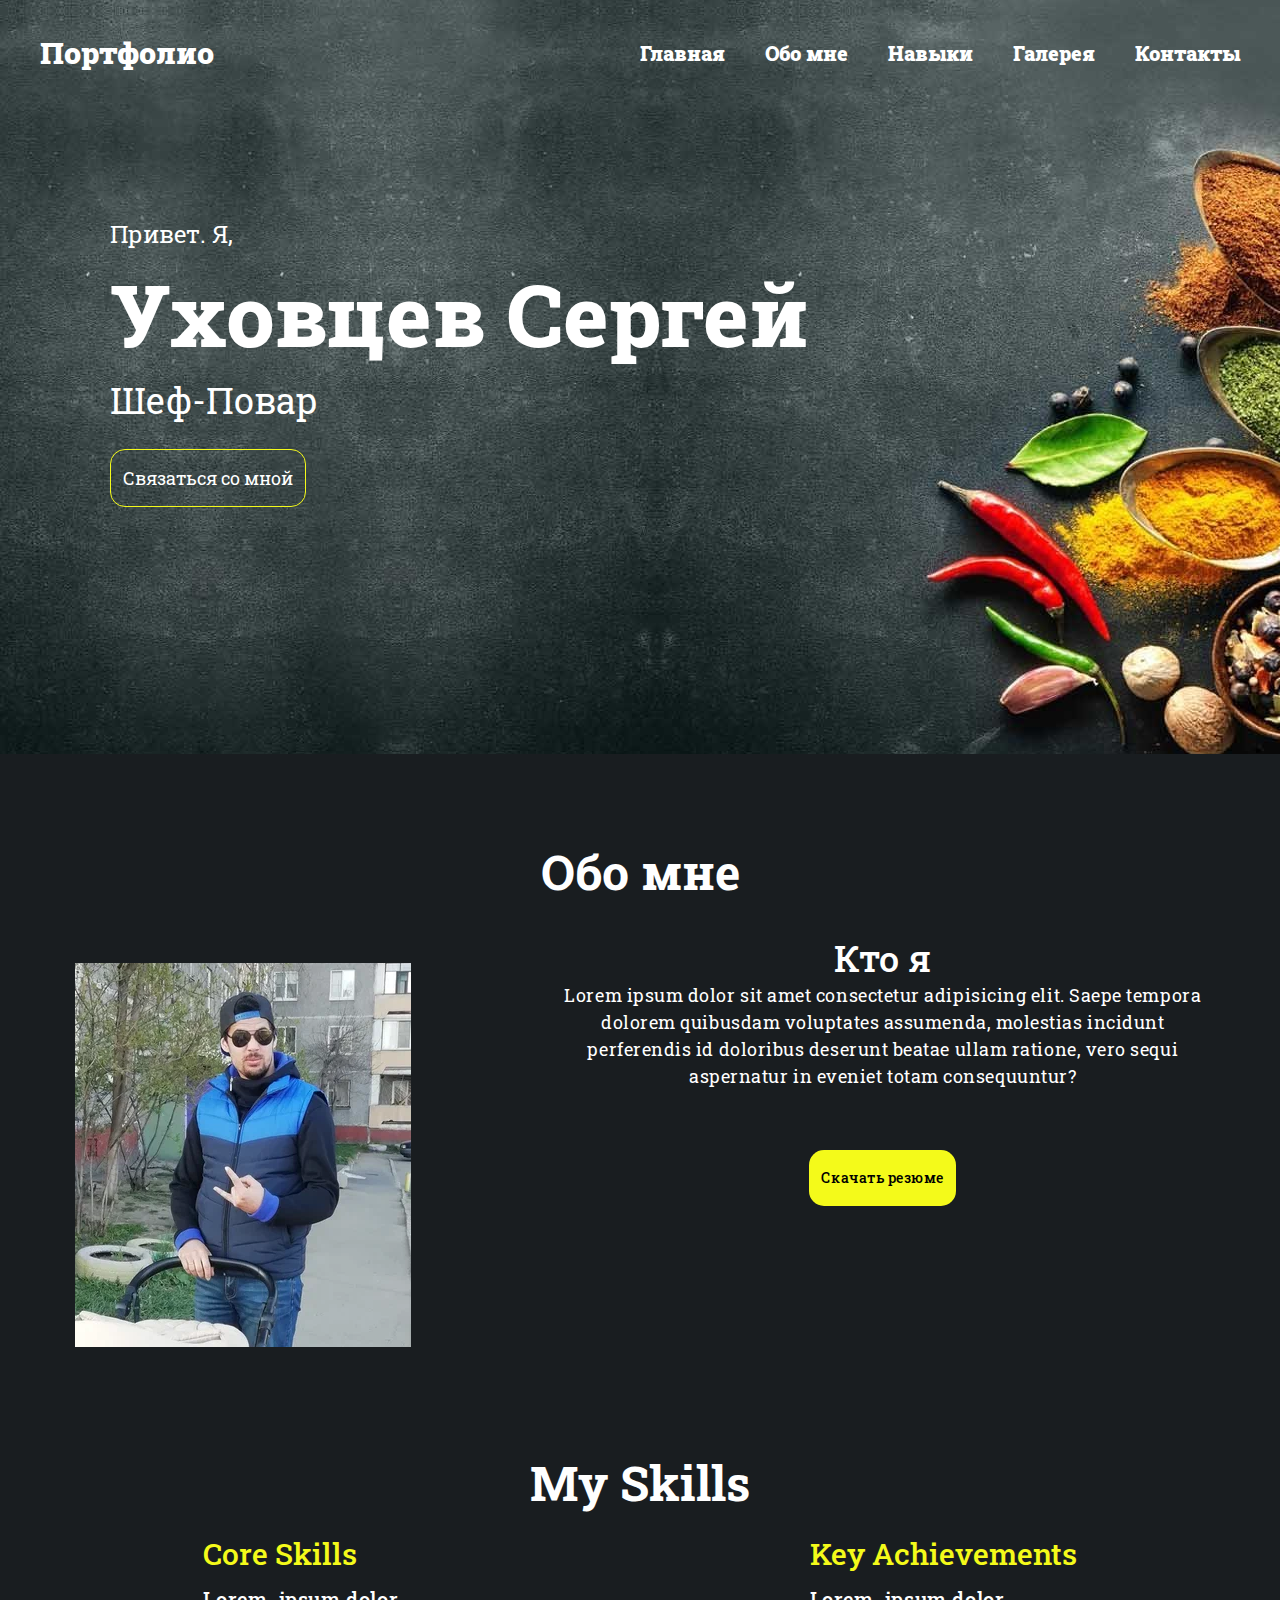
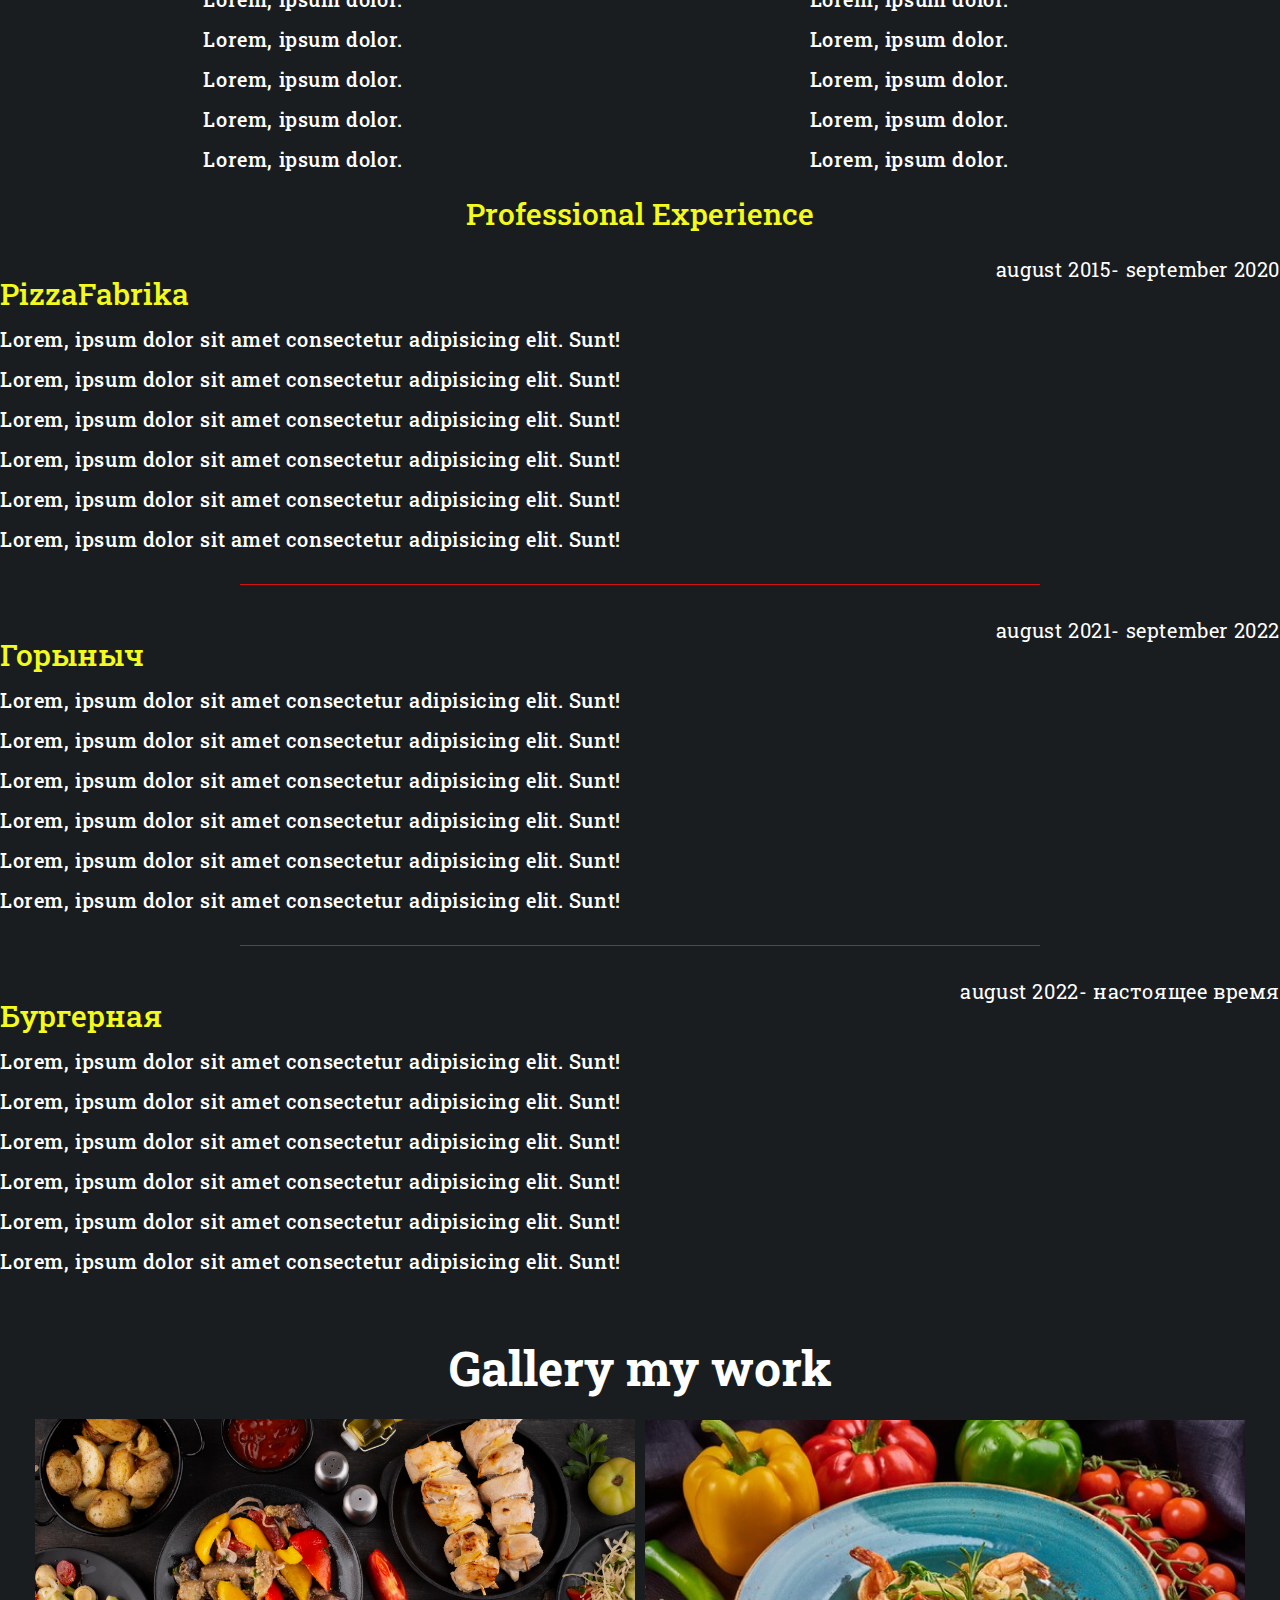
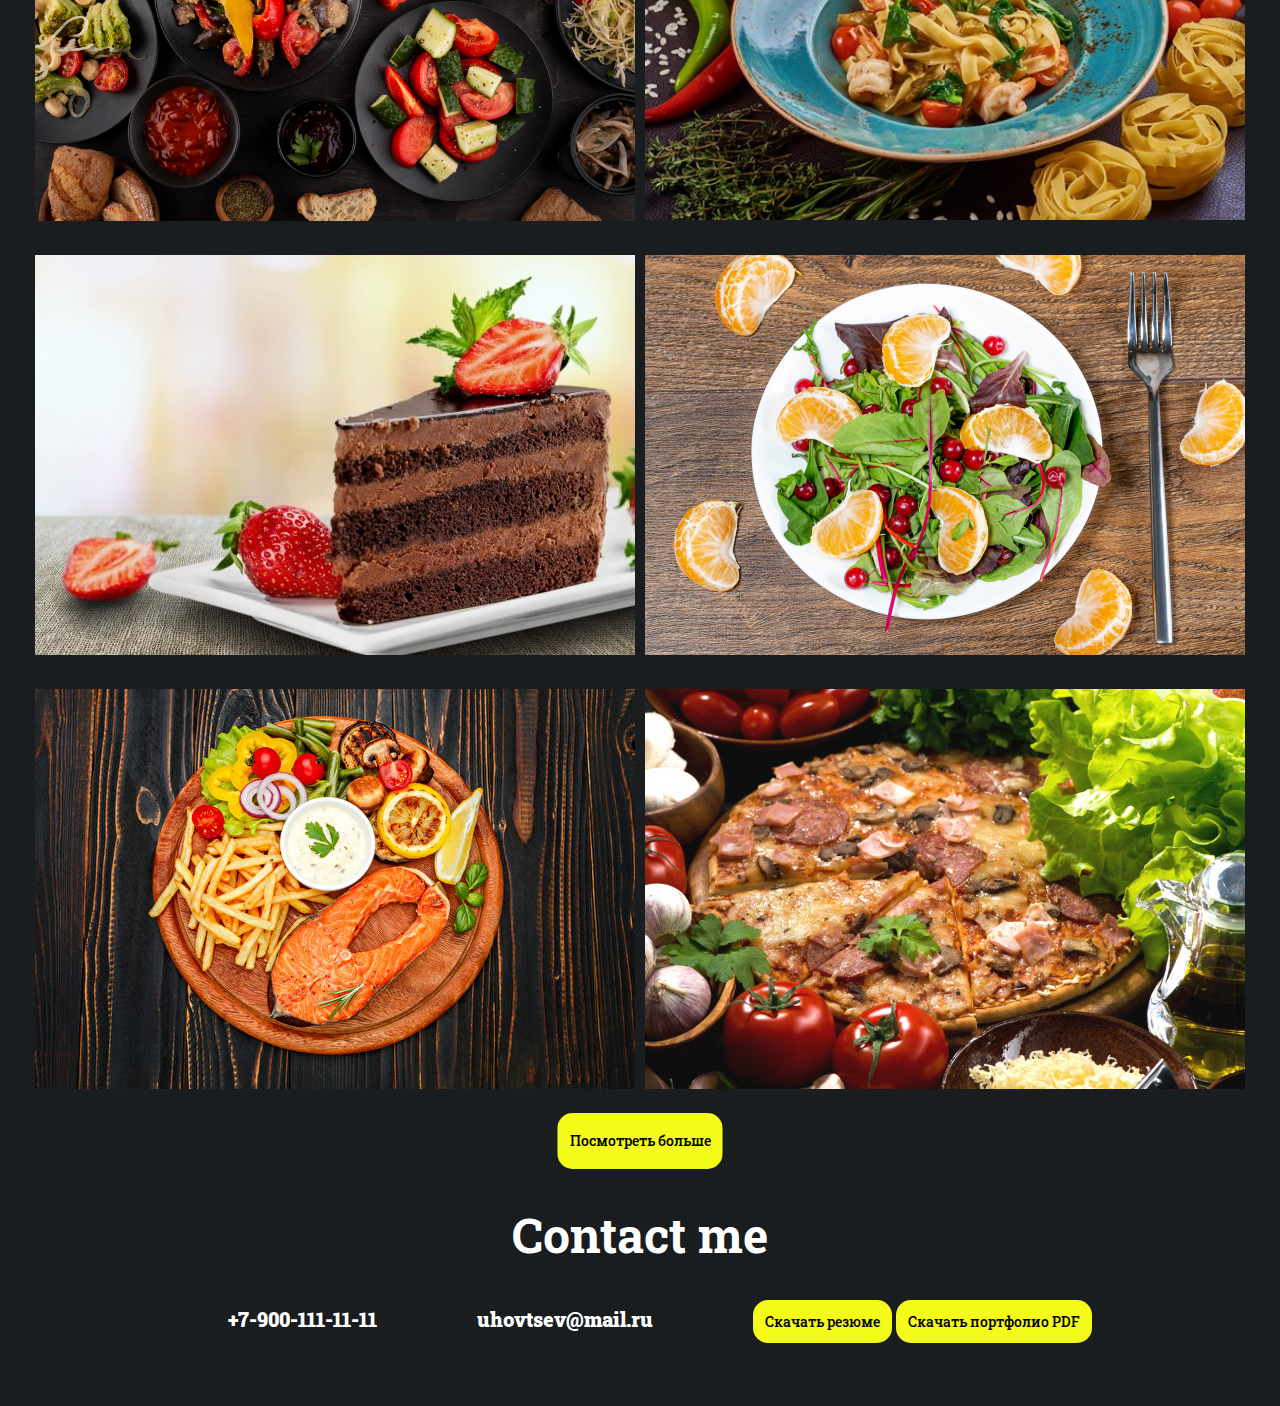
==== index.html @ 19b78143 "init" ====
<!DOCTYPE html>
<html lang="en">
  <head>
    <meta charset="UTF-8" />
    <meta http-equiv="X-UA-Compatible" content="IE=edge" />
    <meta name="viewport" content="width=device-width, initial-scale=1.0" />
    <title>Document</title>

    <link rel="preconnect" href="https://fonts.googleapis.com" />
    <link rel="preconnect" href="https://fonts.gstatic.com" crossorigin />
    <link
      href="https://fonts.googleapis.com/css2?family=Poppins:wght@400;500&family=Roboto+Slab:wght@400;700;900&display=swap"
      rel="stylesheet"
    />
    <link rel="stylesheet" href="style.css" />
  </head>
  <body>
    <header class="header">
      <div class="container">
        <div class="header-page">
          <div class="header-logo">
            <a class="logo" href="">Портфолио</a>
          </div>
          <div class="nav">
            <ul class="header-item">
              <li class="header-list"><a href=""> Главная</a></li>
              <li class="header-list"><a href="#about"> Обо мне</a></li>
              <li class="header-list"><a href="#skills"> Навыки</a></li>
              <li class="header-list"><a href="#gallery"> Галерея</a></li>
              <li class="header-list"><a href="#contact"> Контакты</a></li>
            </ul>
          </div>
        </div>
      </div>

      <div class="header-descr">
        <p class="header-descr--text">Привет. Я,</p>
        <h2>Уховцев Сергей</h2>
        <p class="header-descr--text2">Шеф-Повар</p>
        <a class="header-button" href="#contact"> Связаться со мной</a>
      </div>
    </header>

    <main class="main">
      <div class="main-about" id="about">
        <div class="container">
          <h3 class="main-tittle">Обо мне</h3>
          <div class="main-descr">
            <div class="main-photo">
              <img src="img/photo.png" alt="" />
            </div>
            <div class="main-about">
              <h3 class="main-about--tittle">Кто я</h3>
              <p class="main-about--text">
                Lorem ipsum dolor sit amet consectetur adipisicing elit. Saepe
                tempora dolorem quibusdam voluptates assumenda, molestias
                incidunt perferendis id doloribus deserunt beatae ullam ratione,
                vero sequi aspernatur in eveniet totam consequuntur?
                <br />
                <a class="main-button" href="">Скачать резюме</a>
              </p>
            </div>
          </div>
        </div>
      </div>

      <section class="skills" id="skills">
        <div class="container">
          <h1 class="skills-tittle">My Skills</h1>
          <div class="skills-item">
            <div class="CoreSkills">
              <h3>Core Skills</h3>
              <ul class="skills-item--descr">
                <li>Lorem, ipsum dolor.</li>
                <li>Lorem, ipsum dolor.</li>
                <li>Lorem, ipsum dolor.</li>
                <li>Lorem, ipsum dolor.</li>
                <li>Lorem, ipsum dolor.</li>
              </ul>
            </div>
            <div class="KeyAchievements">
              <h3>Key Achievements</h3>
              <ul class="skills-item--descr">
                <li>Lorem, ipsum dolor.</li>
                <li>Lorem, ipsum dolor.</li>
                <li>Lorem, ipsum dolor.</li>
                <li>Lorem, ipsum dolor.</li>
                <li>Lorem, ipsum dolor.</li>
              </ul>
            </div>
          </div>
          <div class="skills-professional">
            <h3>Professional Experience</h3>
            <div class="restaraunt">
              <h3>PizzaFabrika</h3>
              <p>august 2015- september 2020</p>
            </div>
            <ul class="restaraunt-item">
              <li>
                Lorem, ipsum dolor sit amet consectetur adipisicing elit. Sunt!
              </li>
              <li>
                Lorem, ipsum dolor sit amet consectetur adipisicing elit. Sunt!
              </li>
              <li>
                Lorem, ipsum dolor sit amet consectetur adipisicing elit. Sunt!
              </li>
              <li>
                Lorem, ipsum dolor sit amet consectetur adipisicing elit. Sunt!
              </li>
              <li>
                Lorem, ipsum dolor sit amet consectetur adipisicing elit. Sunt!
              </li>
              <li>
                Lorem, ipsum dolor sit amet consectetur adipisicing elit. Sunt!
              </li>
            </ul>

            <div
              style="
                border-bottom: solid 1px #d71212;
                width: 800px;
                margin: 30px auto;
              "
            ></div>

            <div class="restaraunt">
              <h3>Горыныч</h3>
              <p>august 2021- september 2022</p>
            </div>
            <ul class="restaraunt-item">
              <li>
                Lorem, ipsum dolor sit amet consectetur adipisicing elit. Sunt!
              </li>
              <li>
                Lorem, ipsum dolor sit amet consectetur adipisicing elit. Sunt!
              </li>
              <li>
                Lorem, ipsum dolor sit amet consectetur adipisicing elit. Sunt!
              </li>
              <li>
                Lorem, ipsum dolor sit amet consectetur adipisicing elit. Sunt!
              </li>
              <li>
                Lorem, ipsum dolor sit amet consectetur adipisicing elit. Sunt!
              </li>
              <li>
                Lorem, ipsum dolor sit amet consectetur adipisicing elit. Sunt!
              </li>
            </ul>

            <div
              style="
                border-bottom: solid 1px #d71212;
                width: 800px;
                margin: 30px auto;
              "
            ></div>

            <div class="restaraunt">
              <h3>Бургерная</h3>
              <p>august 2022- настоящее время</p>
            </div>
            <ul class="restaraunt-item">
              <li>
                Lorem, ipsum dolor sit amet consectetur adipisicing elit. Sunt!
              </li>
              <li>
                Lorem, ipsum dolor sit amet consectetur adipisicing elit. Sunt!
              </li>
              <li>
                Lorem, ipsum dolor sit amet consectetur adipisicing elit. Sunt!
              </li>
              <li>
                Lorem, ipsum dolor sit amet consectetur adipisicing elit. Sunt!
              </li>
              <li>
                Lorem, ipsum dolor sit amet consectetur adipisicing elit. Sunt!
              </li>
              <li>
                Lorem, ipsum dolor sit amet consectetur adipisicing elit. Sunt!
              </li>
            </ul>
          </div>
        </div>
      </section>

      <section class="gallery" id="gallery">
        <div class="container">
          <h1>Gallery my work</h1>

          <div class="img-container">
            <div class="img">
              <img src="img/food1.png" alt="" />
            </div>

            <div class="img">
              <img src="img/Food2.png" alt="" />
            </div>

            <div class="img">
              <img src="img/Food3.png" alt="" />
            </div>

            <div class="img">
              <img src="img/Food4.png" alt="" />
            </div>

            <div class="img">
              <img src="img/Food5.png" alt="" />
            </div>

            <div class="img">
              <img src="img/Food6.png" alt="" />
            </div>
          </div>

          <div class="pop-up">
            <span>&times;</span>
            <img src="img/food1.png" alt="" />
          </div>
        </div>

        <div class="gallery-btn">
          <a class="gallery-btn--submit" href="" type="button"
            >Посмотреть больше</a
          >
        </div>
      </section>
    </main>

    <footer class="footer" id="contact">
      <div class="container">
        <h1>Contact me</h1>
        <div class="footer-about">
          <div class="footer-contact">
            <a class="footer-phone" href="tel:+79001111111">+7-900-111-11-11</a>
            <a
              class="footer-mail"
              href="mailto:uhovtsev@mail.ru&cc=uhovtsev@mail.ru?body=Рад в заинтересованности резюме"
              >uhovtsev@mail.ru</a
            >
            <div class="footer-buttons">
              <a class="footer-button" href="" type="button">Скачать резюме</a>
              <a class="footer-button" href="" type="button"
                >Скачать портфолио PDF</a
              >
            </div>
          </div>
        </div>
      </div>
    </footer>

    <script src="main.js"></script>
  </body>
</html>
---- style.css ----
* {
    margin: 0;
    padding: 0;
}

.header {
    background: url("./img/header6.png");
    height: 754px;
}

.container {
    margin: 0 auto;
    max-width: 1760px;
}

.header-page {
    padding: 40px;
    display: flex;
    justify-content: space-between;
}

.logo {
    color: aliceblue;
    text-decoration: none;
    font-family: 'Roboto Slab';
    font-weight: 900;
    font-size: 30px;
    line-height: 26px;
    color: #FFFFFF;
}

.header-item {
    list-style: none;
    display: flex;
    gap: 40px;
}

.header-list a {
    text-decoration: none;
    color: aliceblue;
    font-family: 'Roboto Slab';
    font-weight: 900;
    font-size: 20px;
    line-height: 26px;
    color: #FFFFFF;
}

/* Header-descr */

.header-descr {
    padding: 110px;
}

.header-descr--text {
    font-family: 'Roboto Slab';
    font-weight: 400;
    font-size: 24px;
    line-height: 32px;
    color: #FFFFFF;
}

.header-descr h2{
    font-family: 'Roboto Slab';
    font-weight: 800;
    font-size: 86px;
    line-height: 127px;
    color: #FFFFFF;
}

.header-descr--text2 {
    font-family: 'Roboto Slab';
    font-weight: 400;
    font-size: 36px;
    line-height: 47px;
    color: #FFFFFF;
}

.header-button {
    display: inline-block;
    padding: 12px;
    margin-top: 25px;
    border: 1px solid #F4FA1A;
    border-radius: 15px;
    font-family: 'Roboto Slab';
    font-weight: 400;
    font-size: 18px;
    line-height: 32px;
    color: #FFFFFF;
    text-decoration: none;
}

/* main */

.main {
    padding-top: 54px;
    background-color: #191D20;
}

.main-tittle {
    text-align: center;
    font-family: 'Roboto Slab';
    font-weight: 700;
    font-size: 48px;
    line-height: 63px;
    color: #fff;
}

.main-photo {
    margin-top: 60px;
}

.main-about {
    margin-top: 32px;
}

.main-descr {
    display: flex;
    justify-content: space-around;
}

.main-about--tittle {
    font-family: 'Roboto Slab';
    font-weight: 500;
    font-size: 36px;
    line-height: 47px;
    align-items: center;
    text-align: center;
    color: #fff;
}

.main-about--text {
    width: 645px;
    font-family: 'Roboto Slab';
    font-weight: 400;
    font-size: 18px;
    line-height: 150.38%;
    align-items: center;
    text-align: center;
    letter-spacing: 0.03em;
    color: #fff;
}

.main-button {
    display: inline-block;
    margin-top: 60px;
    padding: 12px;
    background: #F4FA1A;
    border-radius: 15px;
    font-family: 'Roboto Slab';
    font-weight: 500;
    font-size: 14px;
    line-height: 32px;
    color: #000000;
    text-decoration: none;
}

/* skills */

.skills {
    padding-top: 100px;
    background-color: #191D20;
}

.skills-tittle {
    text-align: center;
    font-family: 'Roboto Slab';
    font-weight: 700;
    font-size: 48px;
    line-height: 63px;
    color: #fff;
}

.skills-item {
    margin-top: 20px;
    display: flex;
    justify-content: space-around;
}

.skills-item h3{
    font-family: 'Roboto Slab';
    font-weight: 500;
    font-size: 30px;
    line-height: 40px;
    display: flex;
    color: #F4FA1A;
}

.skills-item--descr li{
    margin-top: 10px;
    font-family: 'Roboto Slab';
    font-weight: 500;
    font-size: 20px;
    line-height: 150.38%;
    display: flex;
    align-items: center;
    text-align: center;
    letter-spacing: 0.03em;
    color: #FFFFFF;
}

.skills-professional h3{
    margin-top: 20px;
    font-family: 'Roboto Slab';
    font-weight: 500;
    font-size: 30px;
    line-height: 40px;
    color: #FFFFFF;
    text-align: center;
}

/* skills-professional */
.skills-professional h3{
    color: #F4FA1A;
}

.restaraunt {
    margin-top: 20px;
    display: flex;
    justify-content: space-between;
}

.restaraunt h3{
    color: #F4FA1A;
}

.restaraunt p{  
    font-family: 'Roboto Slab';
    font-weight: 400;
    font-size: 20px;
    line-height: 150.38%;
    letter-spacing: 0.03em;
    color: #FFFFFF;
}

.restaraunt-item{
    font-family: 'Roboto Slab';
    font-weight: 500;
    font-size: 20px;
    line-height: 150.38%;
    letter-spacing: 0.03em;
    color: #FFFFFF;
}

.restaraunt-item li{
    margin: 10px 0 0 0;
}

/* gallery */

.gallery {
    background-color: #191D20;
}

.gallery h1 {
    padding-top: 60px;
    text-align: center;
    font-family: 'Roboto Slab';
    font-weight: 700;
    font-size: 48px;
    line-height: 63px;
    color: #fff;
}

.container .img-container {
    display: flex;
    justify-content: center;
    align-items: center;
    flex-wrap: wrap;
    gap: 10px;
}

.container .img-container .img {
    margin-top: 20px;
    overflow: hidden;
}

.container .img-container .img img {
    width: 100%;
    height: 100%;
    object-fit: cover;
    cursor: pointer;
    transition: .5s;
}

.container .img-container .img:hover img {
    transform: scale(1.1);
}

.container .pop-up {
    position: fixed;
    top: 0;
    left: 0;
    height: 100%;
    width: 100%;
    background: rgba(0,0,0,.8);
    z-index: 1;
    display: none;
}

.container .pop-up span {
    position: fixed;
    top: 10px;
    right: 20px;
    width: 40px;
    height: 40px;
    background: #FFFFFF;
    font-size: 50px;
    font-weight: 900;
    text-align: center;
    line-height: 40px;
    border-radius: 50%;
    cursor: pointer;
}

.container .pop-up img {
    position: absolute;
    top: 50%;
    left: 50%;
    transform: translate(-50%, -50%);
    width: 700px;
}

.gallery-btn {
    align-items: center;
}

.gallery-btn--submit {
    position: absolute;
    left: 50%;
    transform: translate(-50%, 0);
    margin-top: 20px;
    padding: 12px;
    background: #F4FA1A;
    border-radius: 15px;
    font-family: 'Roboto Slab';
    font-weight: 500;
    font-size: 14px;
    line-height: 32px;
    color: #000000;
    text-decoration: none;
}

/* footer */

.footer {
    padding-top: 60px;
    background-color: #191D20;
}

.footer h1 {
    padding-top: 50px;
    text-align: center;
    font-family: 'Roboto Slab';
    font-weight: 700;
    font-size: 48px;
    line-height: 63px;
    color: #fff;
}

.footer-about {
    display: flex;
    justify-content: space-around;
} 

.footer-contact{
    display: inline-flex;
    margin: 40px 0 0px 40px;
    gap: 100px;
    height: 100px; 
}
 
.footer-phone,
.footer-mail {
    text-decoration: none;
    color: aliceblue;
    font-family: 'Roboto Slab';
    font-weight: 900;
    font-size: 20px;
    line-height: 26px;
    color: #FFFFFF;
}

.footer-button {
    margin-top: 60px;
    padding: 12px;
    background: #F4FA1A;
    border-radius: 15px;
    font-family: 'Roboto Slab';
    font-weight: 500;
    font-size: 14px;
    line-height: 32px;
    color: #000000;
    text-decoration: none;
}
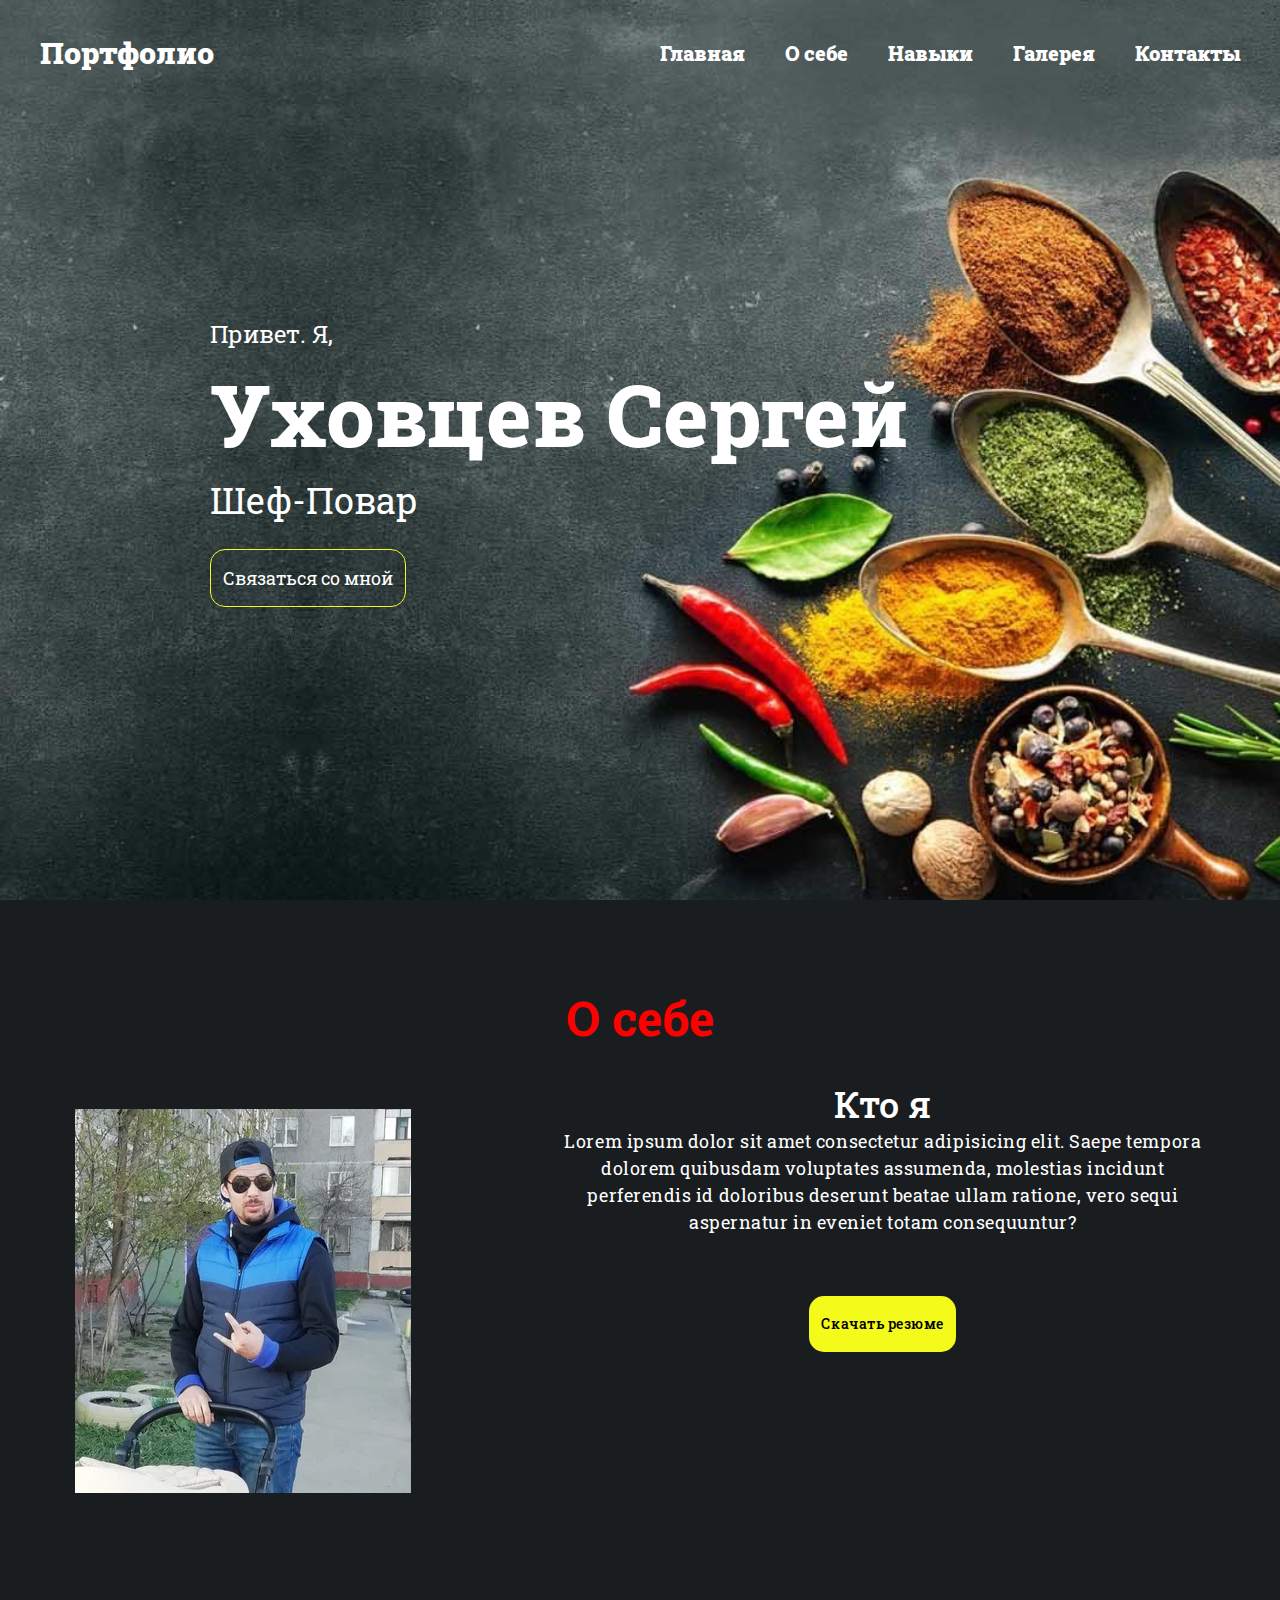
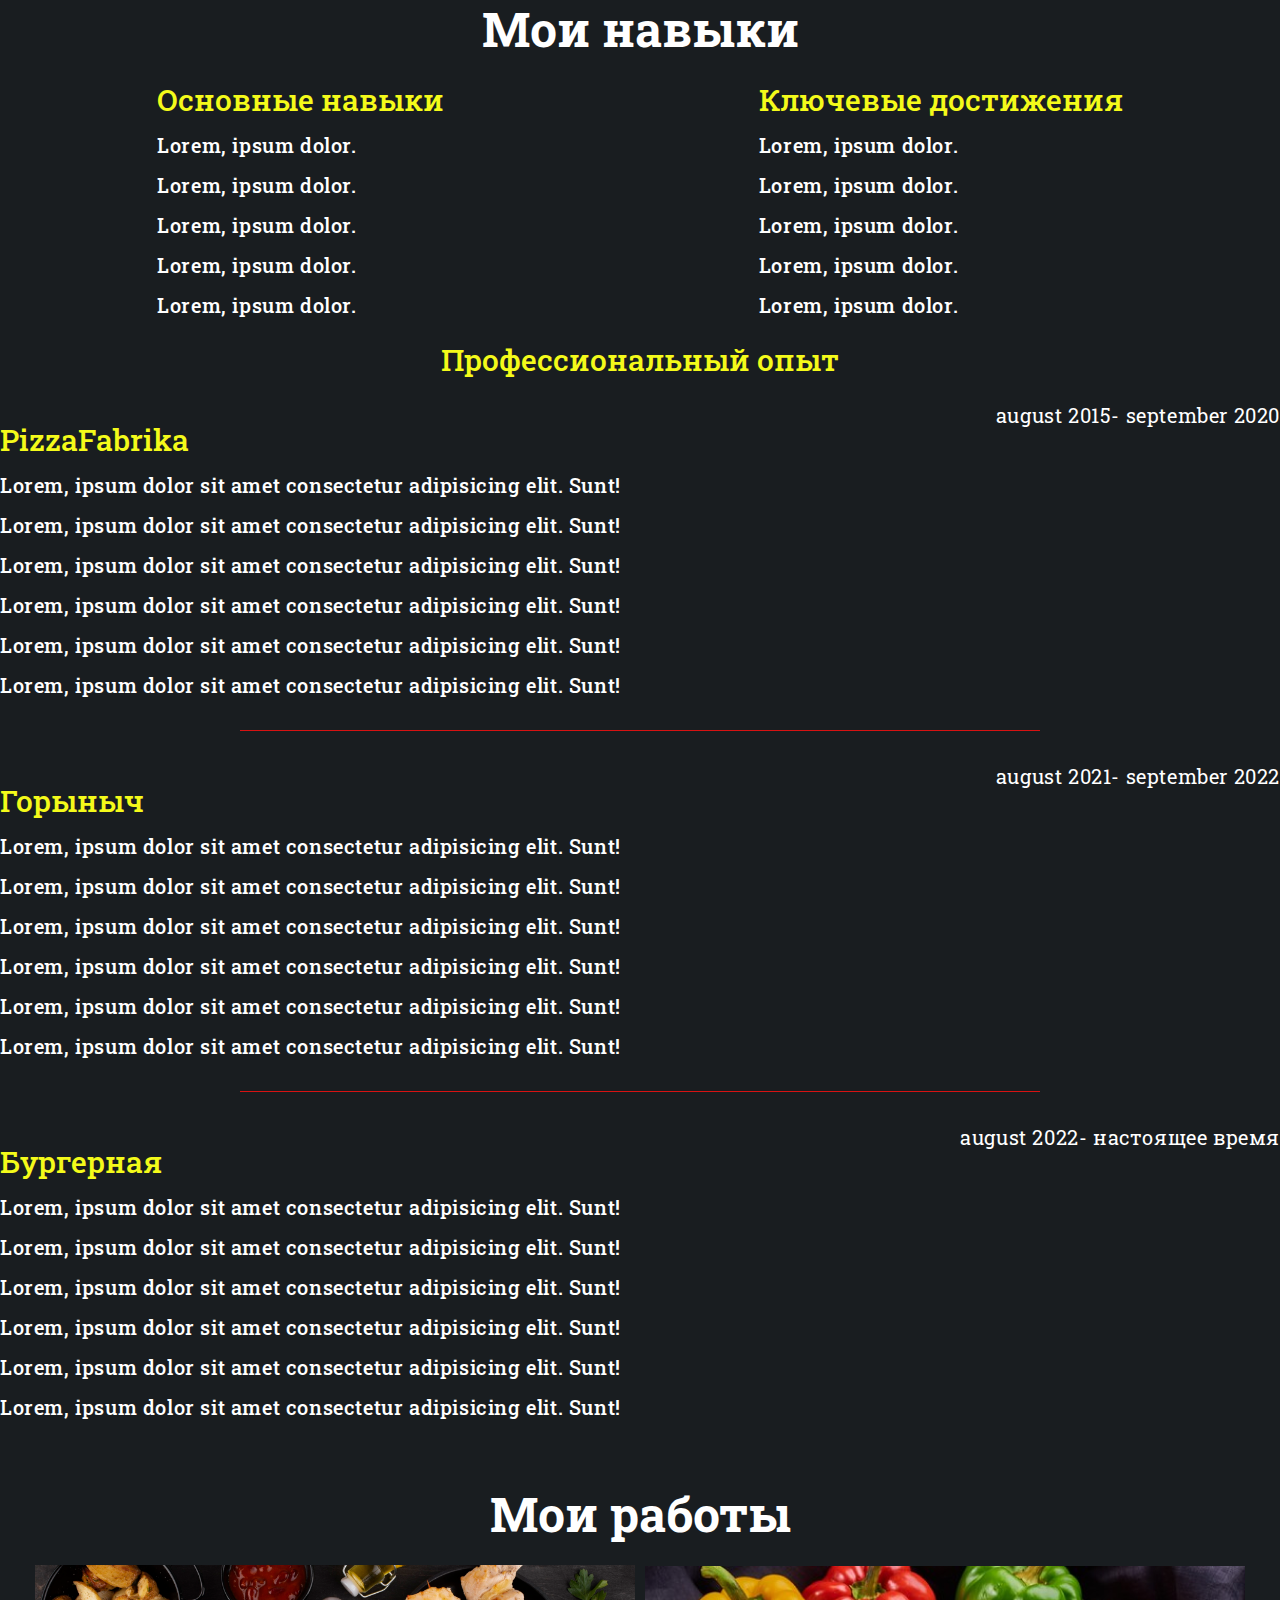
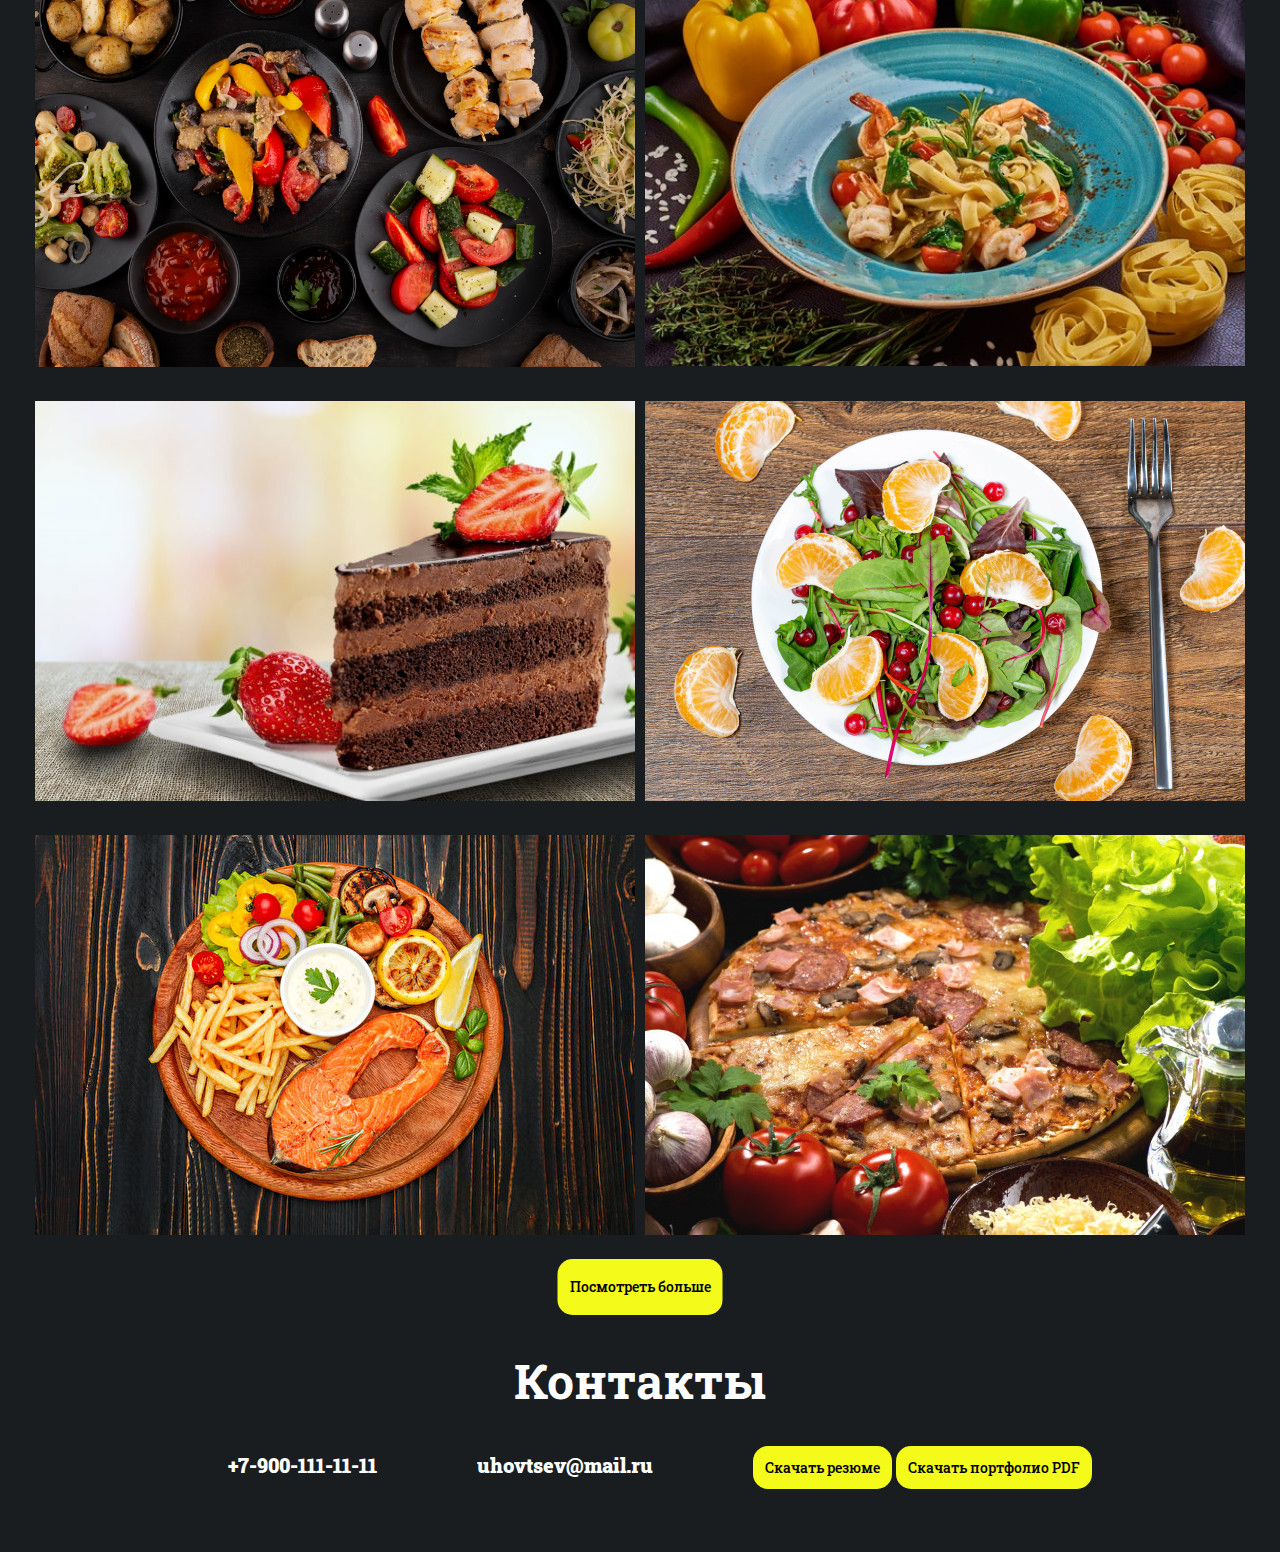
==== commit b3856132: "init: add new button" ====
--- a/index.html
+++ b/index.html
@@ -24,7 +24,7 @@
           <div class="nav">
             <ul class="header-item">
               <li class="header-list"><a href=""> Главная</a></li>
-              <li class="header-list"><a href="#about"> Обо мне</a></li>
+              <li class="header-list"><a href="#about"> О себе</a></li>
               <li class="header-list"><a href="#skills"> Навыки</a></li>
               <li class="header-list"><a href="#gallery"> Галерея</a></li>
               <li class="header-list"><a href="#contact"> Контакты</a></li>
@@ -44,7 +44,7 @@
     <main class="main">
       <div class="main-about" id="about">
         <div class="container">
-          <h3 class="main-tittle">Обо мне</h3>
+          <h3 class="main-tittle">О себе</h3>
           <div class="main-descr">
             <div class="main-photo">
               <img src="img/photo.png" alt="" />
@@ -66,10 +66,10 @@
 
       <section class="skills" id="skills">
         <div class="container">
-          <h1 class="skills-tittle">My Skills</h1>
+          <h1 class="skills-tittle">Мои навыки</h1>
           <div class="skills-item">
             <div class="CoreSkills">
-              <h3>Core Skills</h3>
+              <h3>Основные навыки</h3>
               <ul class="skills-item--descr">
                 <li>Lorem, ipsum dolor.</li>
                 <li>Lorem, ipsum dolor.</li>
@@ -79,7 +79,7 @@
               </ul>
             </div>
             <div class="KeyAchievements">
-              <h3>Key Achievements</h3>
+              <h3>Ключевые достижения</h3>
               <ul class="skills-item--descr">
                 <li>Lorem, ipsum dolor.</li>
                 <li>Lorem, ipsum dolor.</li>
@@ -90,7 +90,7 @@
             </div>
           </div>
           <div class="skills-professional">
-            <h3>Professional Experience</h3>
+            <h3>Профессиональный опыт</h3>
             <div class="restaraunt">
               <h3>PizzaFabrika</h3>
               <p>august 2015- september 2020</p>
@@ -187,7 +187,7 @@
 
       <section class="gallery" id="gallery">
         <div class="container">
-          <h1>Gallery my work</h1>
+          <h1>Мои работы</h1>
 
           <div class="img-container">
             <div class="img">
@@ -222,7 +222,7 @@
         </div>
 
         <div class="gallery-btn">
-          <a class="gallery-btn--submit" href="" type="button"
+          <a class="gallery-btn--submit" href="gallery.html" type="button"
             >Посмотреть больше</a
           >
         </div>
@@ -231,7 +231,7 @@
 
     <footer class="footer" id="contact">
       <div class="container">
-        <h1>Contact me</h1>
+        <h1>Контакты</h1>
         <div class="footer-about">
           <div class="footer-contact">
             <a class="footer-phone" href="tel:+79001111111">+7-900-111-11-11</a>
--- a/style.css
+++ b/style.css
@@ -5,7 +5,10 @@
 
 .header {
     background: url("./img/header6.png");
-    height: 754px;
+    background-repeat: no-repeat;
+    background-size: cover;
+    background-position: center center;
+    height: 100vh;
 }
 
 .container {
@@ -48,7 +51,7 @@
 /* Header-descr */
 
 .header-descr {
-    padding: 110px;
+    padding: 210px;
 }
 
 .header-descr--text {
@@ -102,7 +105,7 @@
     font-weight: 700;
     font-size: 48px;
     line-height: 63px;
-    color: #fff;
+    color: red;
 }
 
 .main-photo {
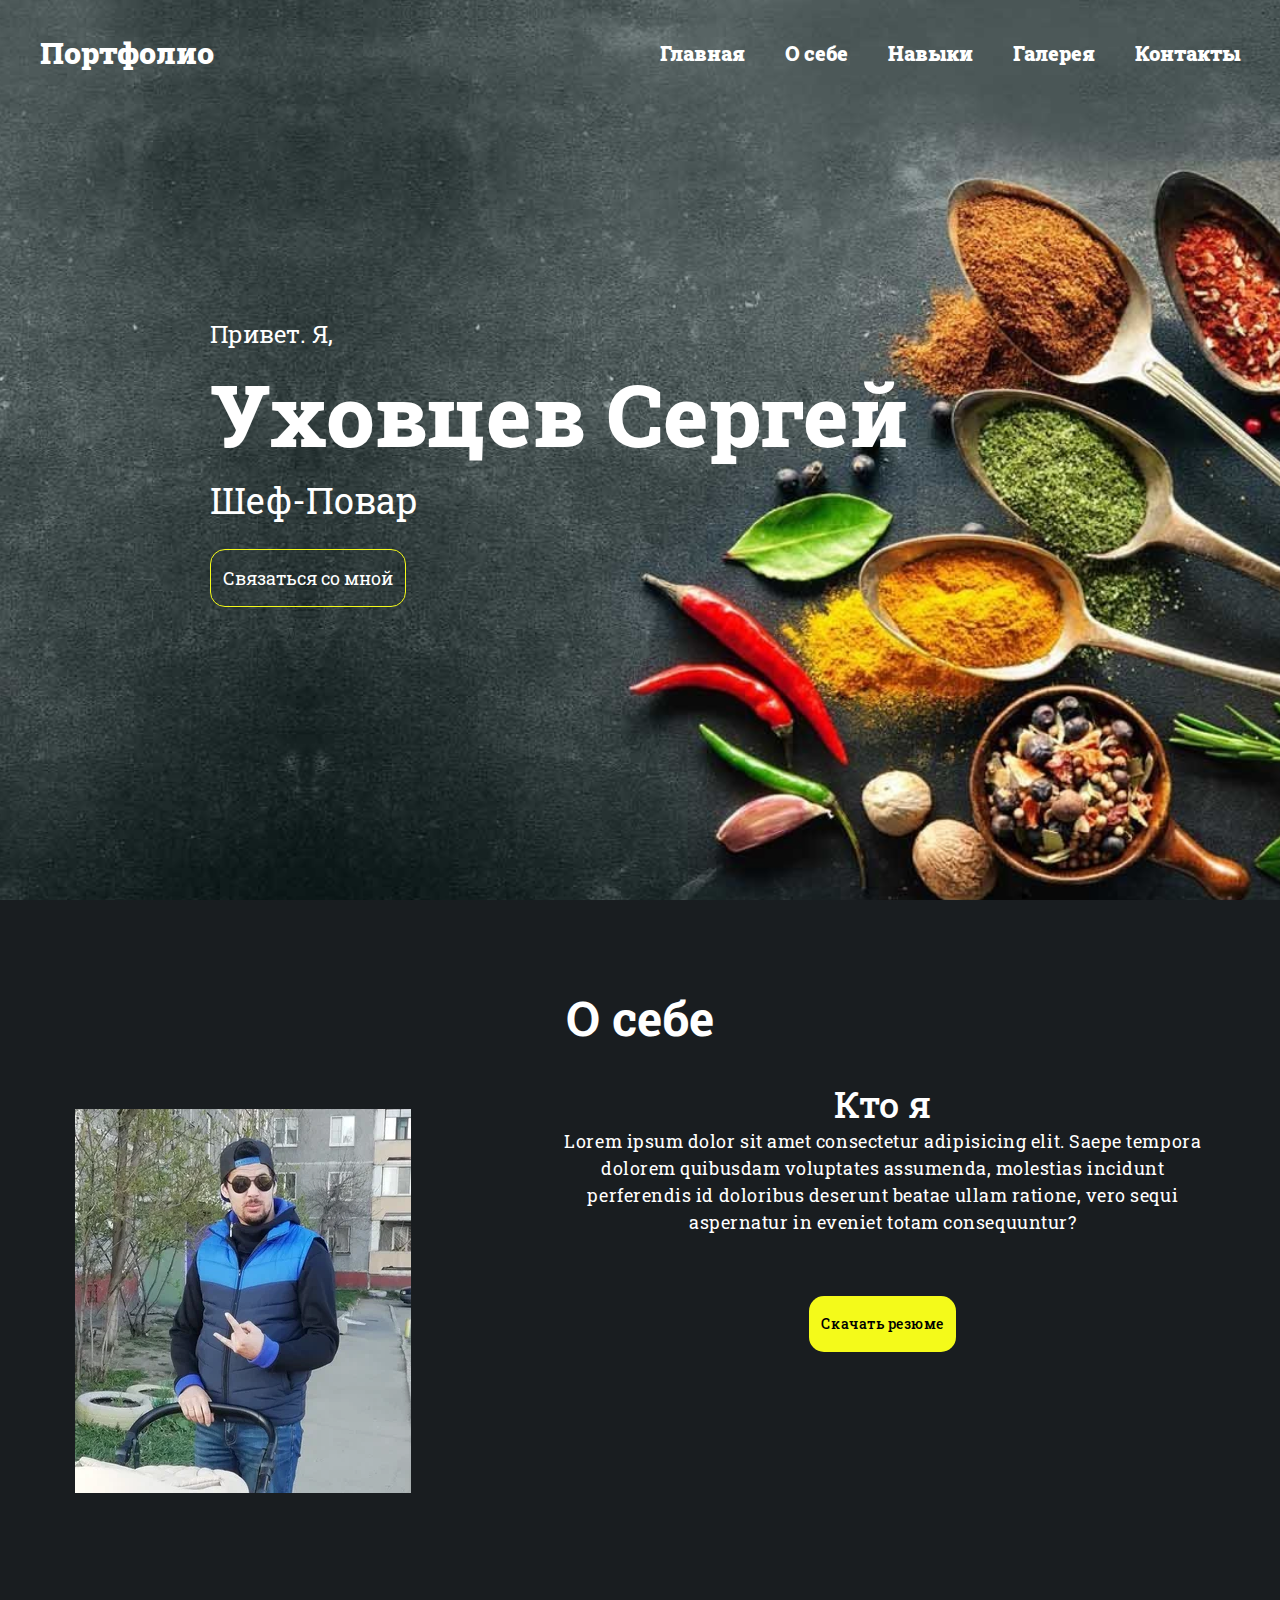
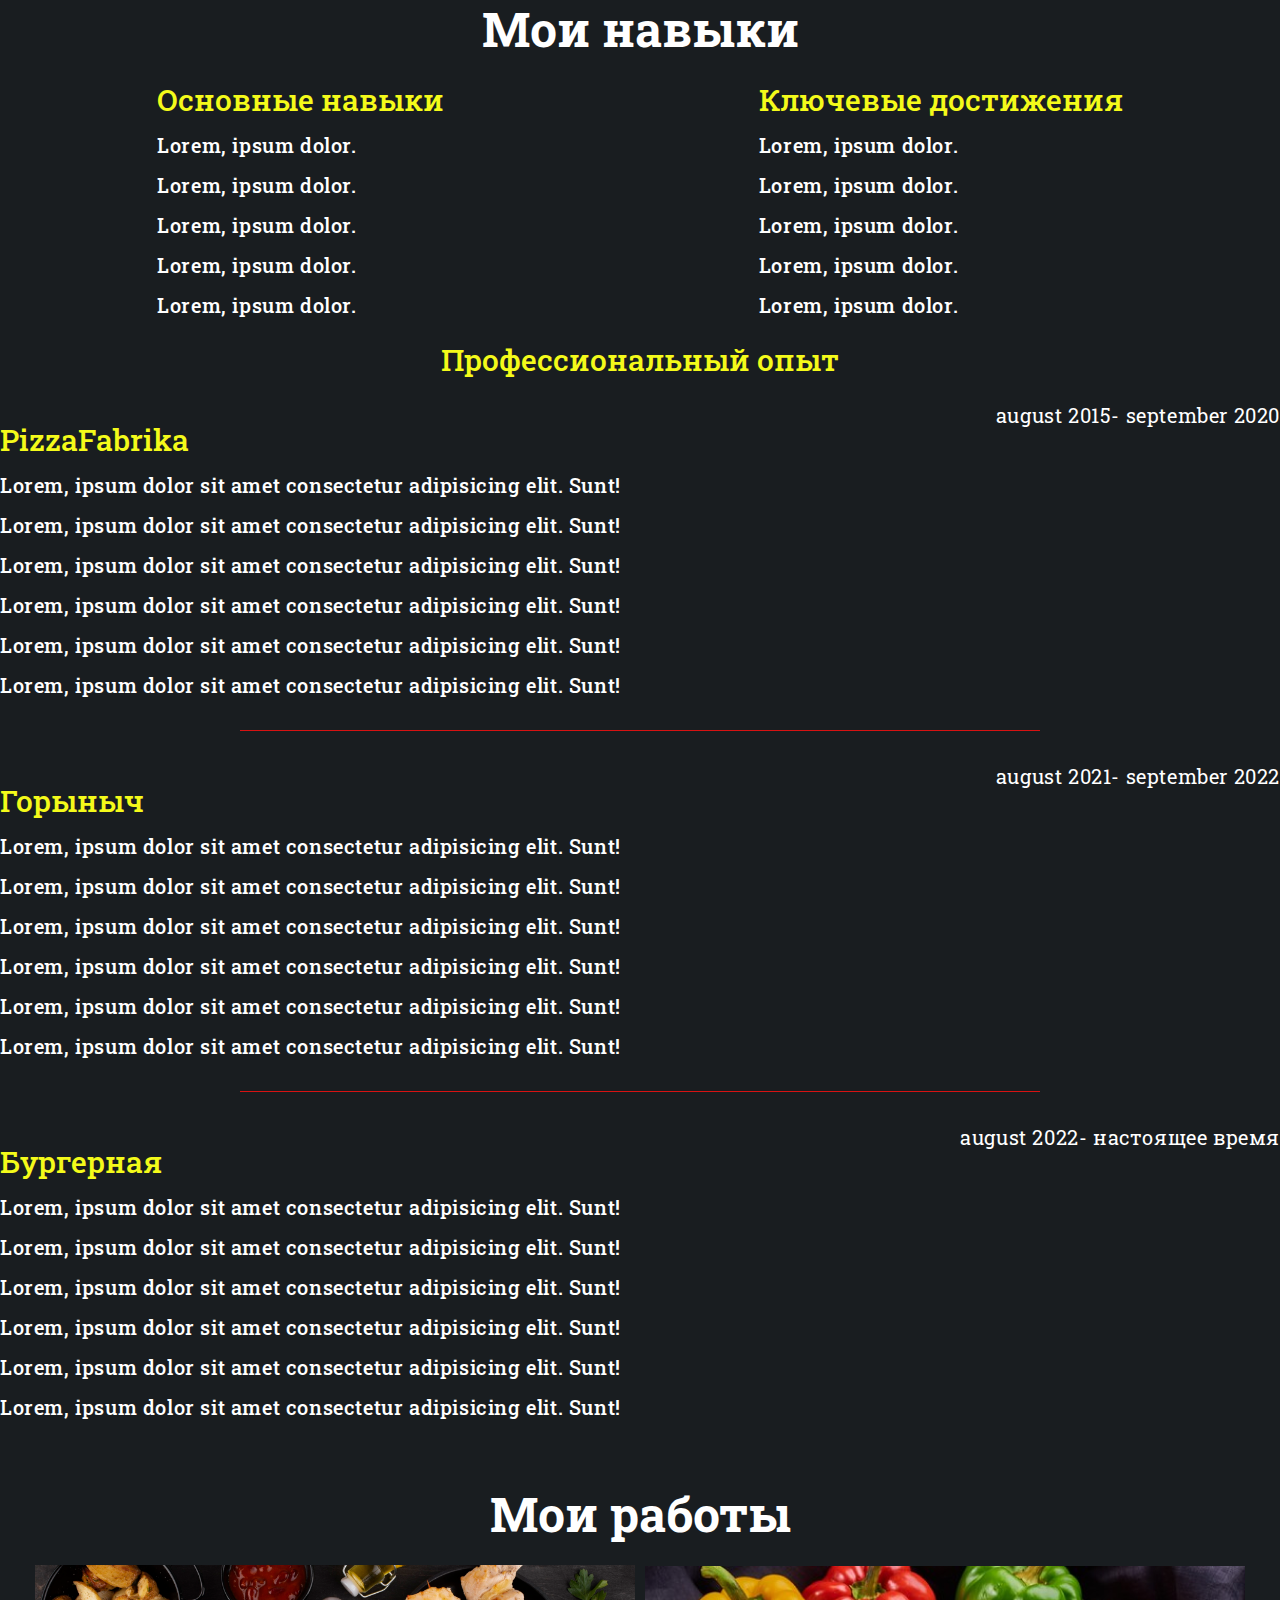
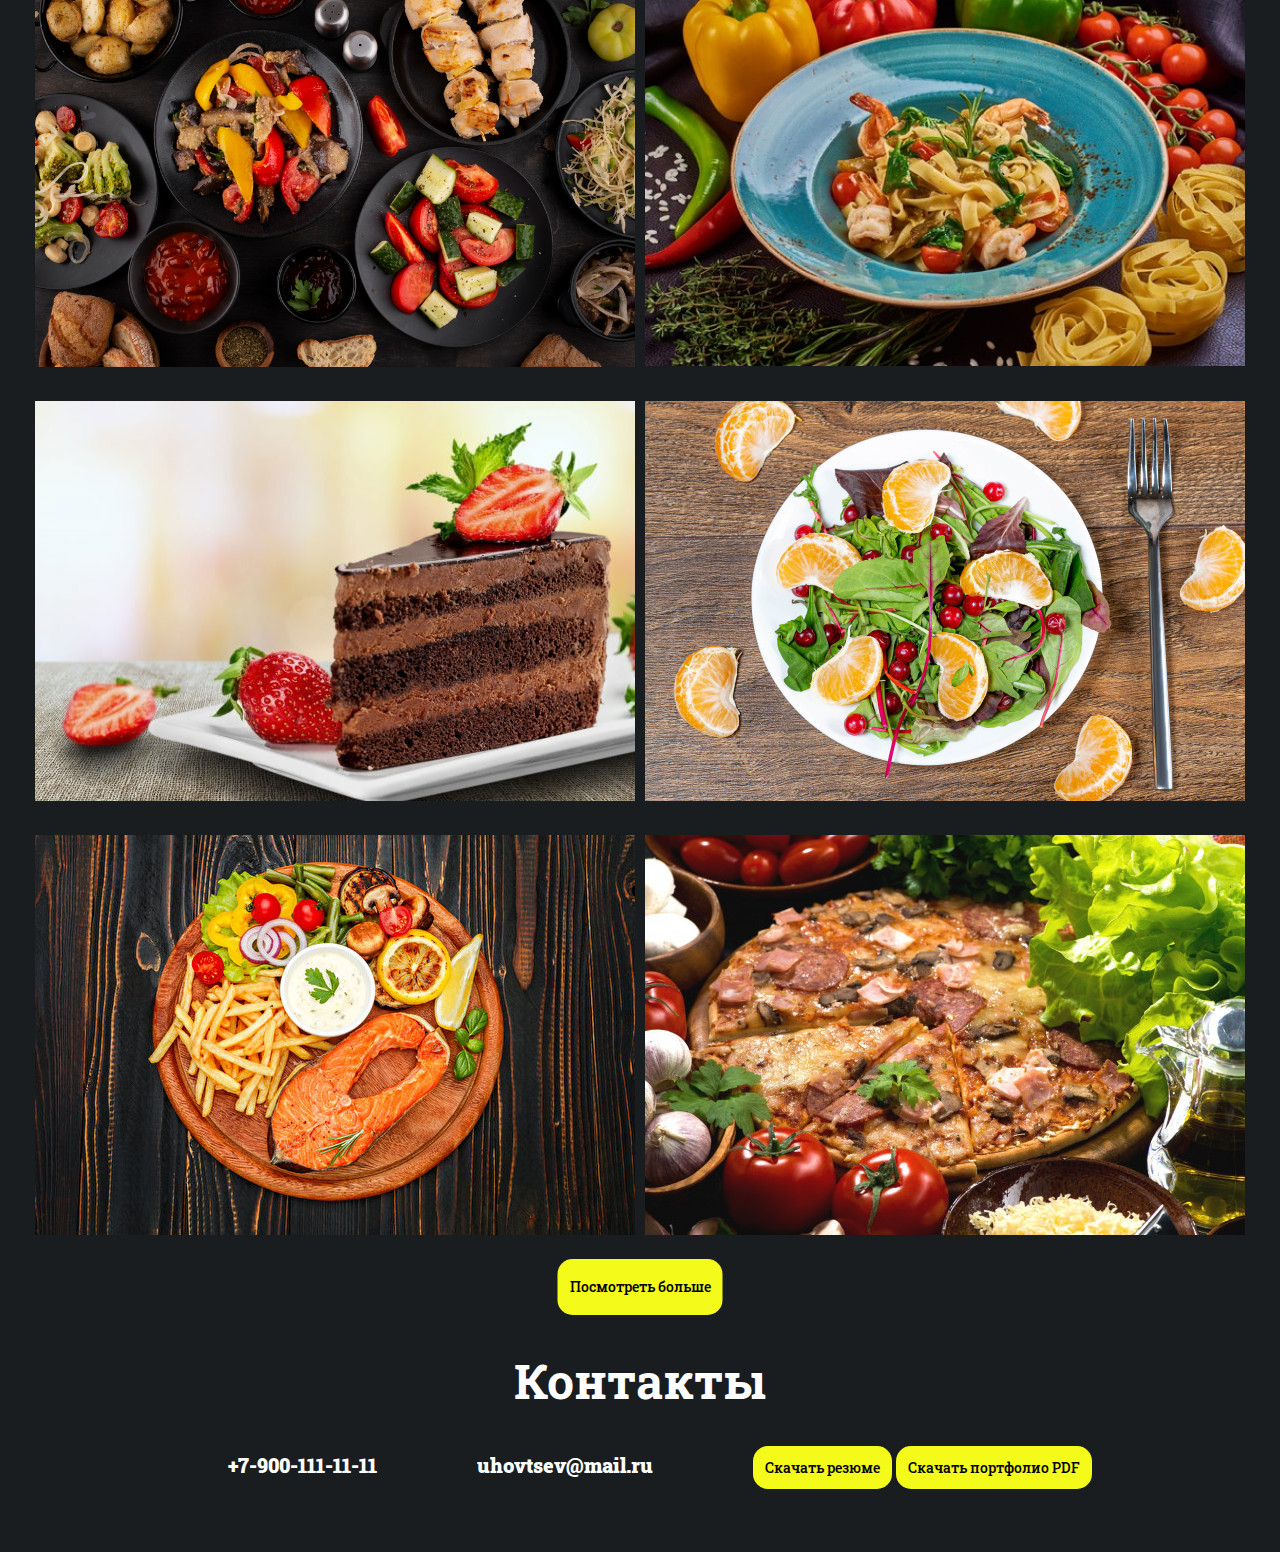
==== commit e5f8e837: "init: add link for gallery" ====
--- a/index.html
+++ b/index.html
@@ -222,7 +222,7 @@
         </div>
 
         <div class="gallery-btn">
-          <a class="gallery-btn--submit" href="gallery.html" type="button"
+          <a class="gallery-btn--submit" href="./gallery.html" type="button"
             >Посмотреть больше</a
           >
         </div>
--- a/style.css
+++ b/style.css
@@ -105,7 +105,7 @@
     font-weight: 700;
     font-size: 48px;
     line-height: 63px;
-    color: red;
+    color: #fff;
 }
 
 .main-photo {
@@ -396,3 +396,8 @@
     text-decoration: none;
 }
 
+/* gallery page */
+.header__gallery {
+    background-color: #191D20;
+}
+
